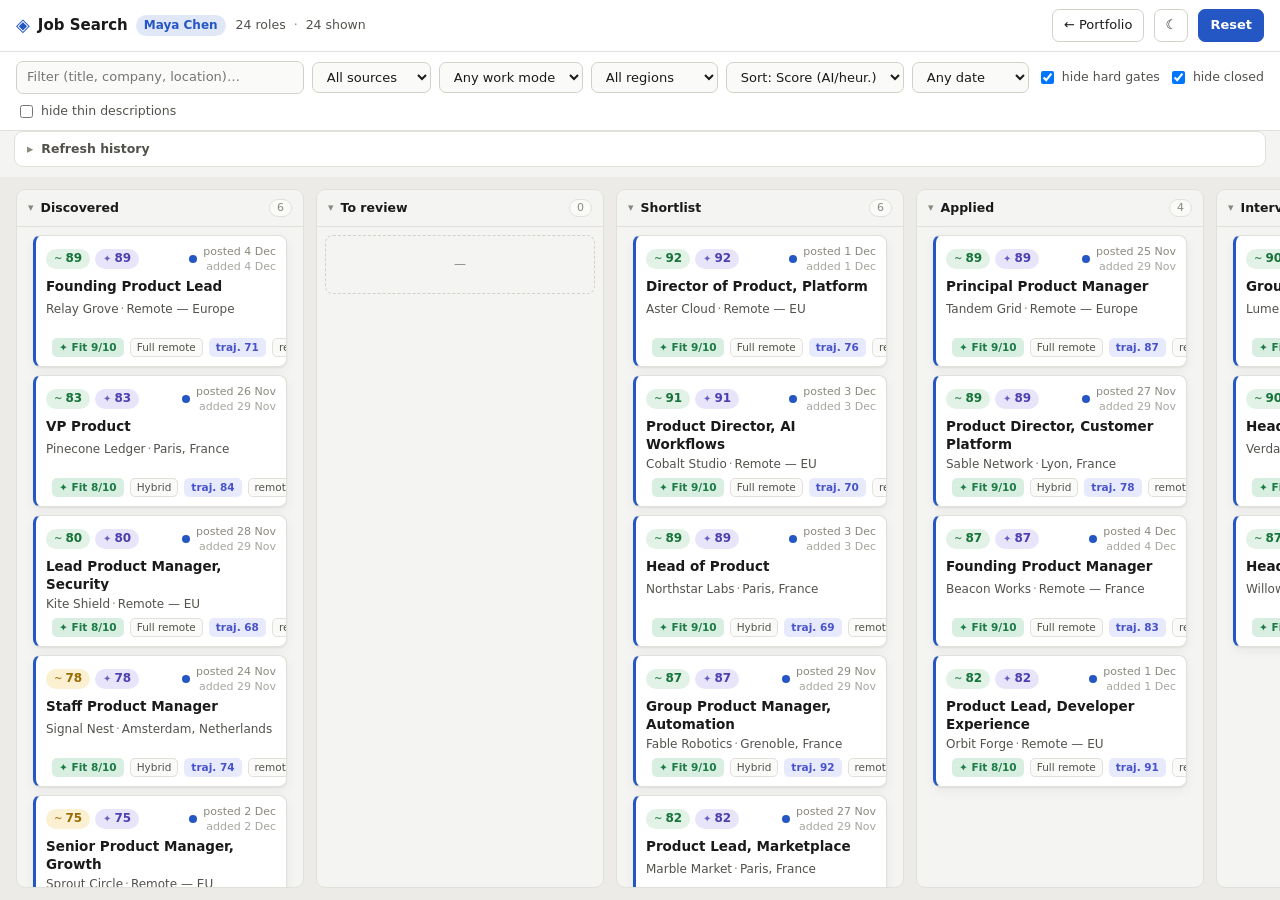
==== job-search-workbench/index.html @ f4b78ad4 "Publish the portfolio home, About me and the workbench" ====
<!doctype html>
<html lang="en">
<head>
<meta charset="utf-8">
<title>Job Search Workbench</title>
<meta http-equiv="refresh" content="0; url=../workbench/">
<link rel="canonical" href="https://alexandrecriseo.github.io/workbench/">
<script>location.replace("../workbench/" + location.search + location.hash);</script>
</head>
<body><p>This page has moved to <a href="../workbench/">alexandrecriseo.github.io/workbench</a>.</p></body>
</html>
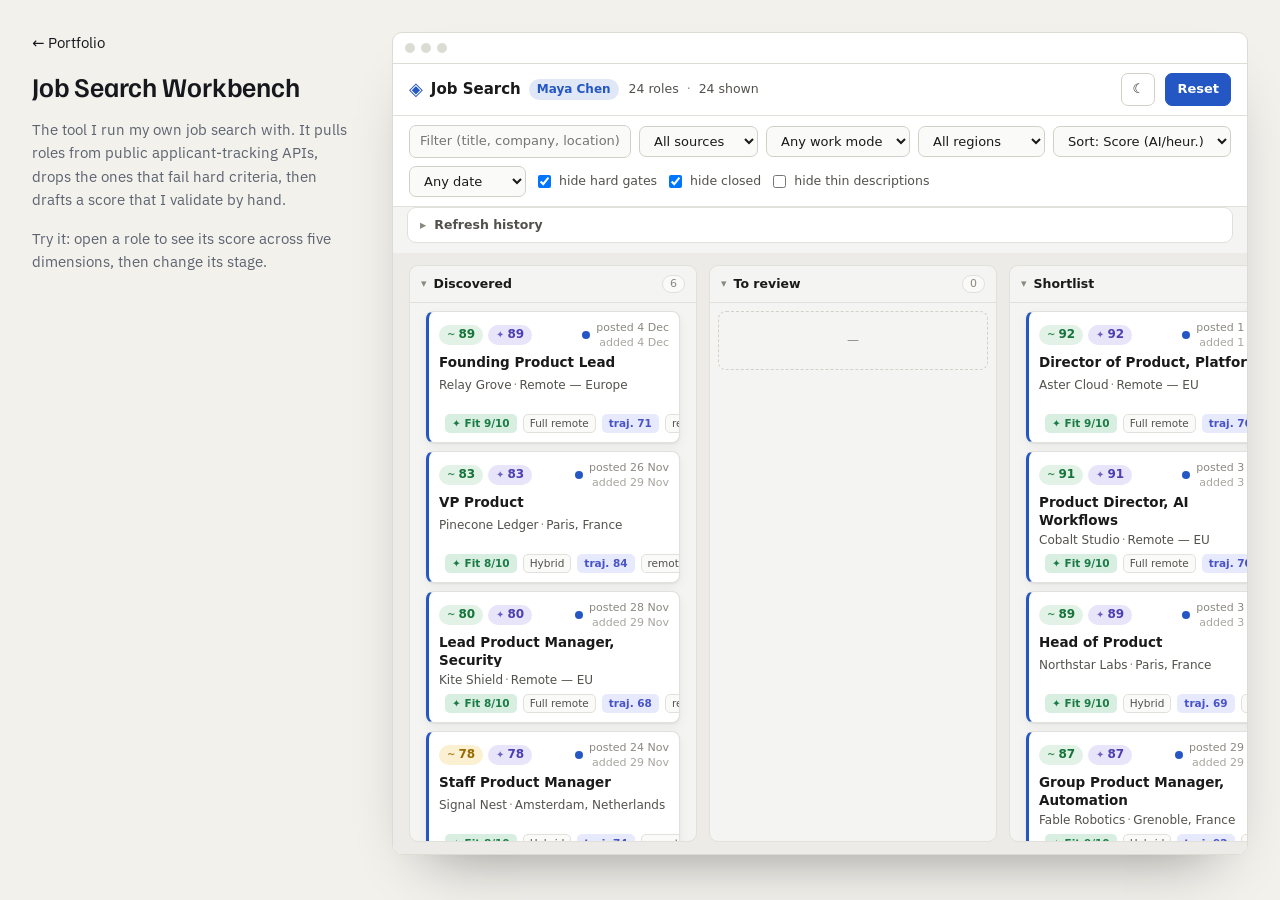
==== commit eb814934: "Show the workbench in a window and simplify links" ====
--- a/job-search-workbench/index.html
+++ b/job-search-workbench/index.html
@@ -5,7 +5,7 @@
 <title>Job Search Workbench</title>
 <meta http-equiv="refresh" content="0; url=../workbench/">
 <link rel="canonical" href="https://alexandrecriseo.github.io/workbench/">
-<script>location.replace("../workbench/" + location.search + location.hash);</script>
+<script>location.replace("../workbench/");</script>
 </head>
 <body><p>This page has moved to <a href="../workbench/">alexandrecriseo.github.io/workbench</a>.</p></body>
 </html>
